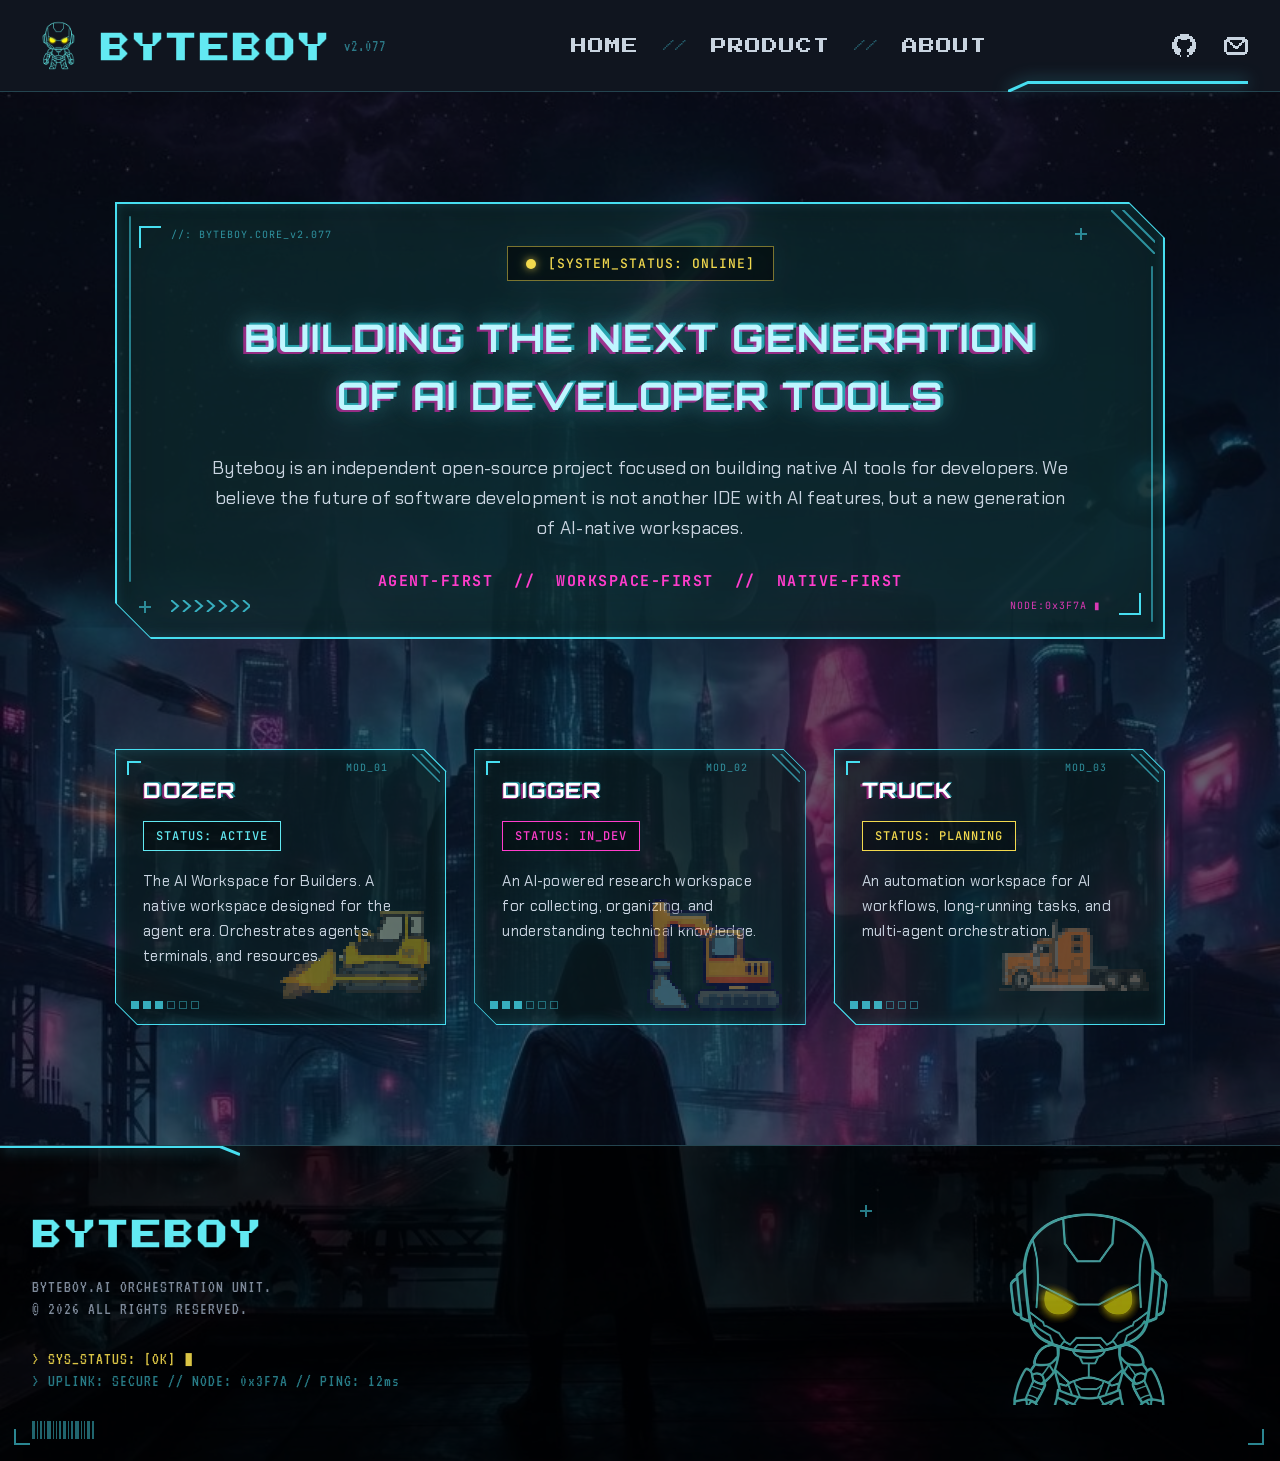
==== src/index.html @ 956eabe0 "byteboy landing page: cyberpunk pixel design, src/ + Pages workflow Co-Authored-By: Claude Fable 5 <" ====
<!DOCTYPE html>
<html lang="en">
<head>
  <meta charset="UTF-8">
  <meta name="viewport" content="width=device-width, initial-scale=1.0">
  <title>BYTEBOY — Building the next generation of AI developer tools</title>
  <meta name="description" content="Byteboy is an independent open-source project focused on building native AI tools for developers.">
  <link rel="icon" type="image/png" href="assets/favicon.png">
  <link rel="preconnect" href="https://fonts.googleapis.com">
  <link rel="preconnect" href="https://fonts.gstatic.com" crossorigin>
  <link href="https://fonts.googleapis.com/css2?family=Orbitron:wght@700&family=Chakra+Petch:wght@400&family=Press+Start+2P&family=VT323&family=JetBrains+Mono:wght@400;500;700&display=swap" rel="stylesheet">
  <link rel="stylesheet" href="css/style.css">
</head>
<body>

  <!-- ============ NAV ============ -->
  <header class="nav">
    <div class="nav__brand">
      <img class="nav__logo" src="assets/logo.png" alt="Byteboy logo">
      <img class="nav__wordmark" src="assets/wordmark.svg" alt="BYTEBOY">
      <span class="nav__version">v2.077</span>
    </div>

    <nav class="nav__links" id="navLinks">
      <a href="#home">HOME</a>
      <span class="nav__sep">//</span>
      <a href="#product">PRODUCT</a>
      <span class="nav__sep">//</span>
      <a href="#about">ABOUT</a>
      <div class="nav__menu-actions">
        <a href="https://github.com/" aria-label="GitHub" class="icon-link"></a>
        <a href="mailto:hello@byteboy.ai" aria-label="Email" class="icon-link"></a>
      </div>
    </nav>

    <div class="nav__actions">
      <a href="https://github.com/" aria-label="GitHub" class="icon-link">
        <!-- pixel github -->
        <svg class="pixel-icon" width="24" height="24" viewBox="0 0 16 16" aria-hidden="true"><rect x="5" width="6" height="1"/><rect x="3" y="1" width="10" height="1"/><rect x="2" y="2" width="12" height="1"/><rect x="1" y="3" width="3" height="1"/><rect x="6" y="3" width="4" height="1"/><rect x="12" y="3" width="3" height="1"/><rect x="1" y="4" width="3" height="1"/><rect x="12" y="4" width="3" height="1"/><rect y="5" width="3" height="1"/><rect x="13" y="5" width="3" height="1"/><rect y="6" width="3" height="1"/><rect x="13" y="6" width="3" height="1"/><rect y="7" width="3" height="1"/><rect x="13" y="7" width="3" height="1"/><rect y="8" width="4" height="1"/><rect x="12" y="8" width="4" height="1"/><rect y="9" width="5" height="1"/><rect x="11" y="9" width="5" height="1"/><rect x="1" y="10" width="5" height="1"/><rect x="10" y="10" width="5" height="1"/><rect x="1" y="11" width="5" height="1"/><rect x="10" y="11" width="5" height="1"/><rect x="2" y="12" width="3" height="1"/><rect x="11" y="12" width="3" height="1"/><rect x="3" y="13" width="2" height="1"/><rect x="11" y="13" width="2" height="1"/><rect x="5" y="14" width="1" height="1"/><rect x="10" y="14" width="1" height="1"/></svg>
      </a>
      <a href="mailto:hello@byteboy.ai" aria-label="Email" class="icon-link">
        <!-- pixel envelope, stepped corners -->
        <svg class="pixel-icon" width="24" height="24" viewBox="0 0 16 16" aria-hidden="true"><rect x="2" y="2" width="12" height="1"/><rect x="1" y="3" width="14" height="1"/><rect y="4" width="4" height="1"/><rect x="12" y="4" width="4" height="1"/><rect y="5" width="2" height="1"/><rect x="3" y="5" width="2" height="1"/><rect x="11" y="5" width="2" height="1"/><rect x="14" y="5" width="2" height="1"/><rect y="6" width="2" height="1"/><rect x="4" y="6" width="2" height="1"/><rect x="10" y="6" width="2" height="1"/><rect x="14" y="6" width="2" height="1"/><rect y="7" width="2" height="1"/><rect x="5" y="7" width="2" height="1"/><rect x="9" y="7" width="2" height="1"/><rect x="14" y="7" width="2" height="1"/><rect y="8" width="2" height="1"/><rect x="6" y="8" width="4" height="1"/><rect x="14" y="8" width="2" height="1"/><rect y="9" width="2" height="1"/><rect x="7" y="9" width="2" height="1"/><rect x="14" y="9" width="2" height="1"/><rect y="10" width="2" height="1"/><rect x="14" y="10" width="2" height="1"/><rect y="11" width="2" height="1"/><rect x="14" y="11" width="2" height="1"/><rect x="1" y="12" width="14" height="1"/><rect x="2" y="13" width="12" height="1"/></svg>
      </a>
    </div>

    <button class="nav__burger" id="navBurger" aria-label="Menu" aria-expanded="false">
      <span></span><span></span><span></span>
    </button>

    <svg class="nav__accent" width="240" height="11" viewBox="0 0 240 11" aria-hidden="true"><path d="M0 10.5 L20 1.5 L240 1.5" fill="none" stroke="#47DEF0" stroke-width="3"/></svg>
  </header>

  <!-- ============ BODY ============ -->
  <div class="page-body" id="home">

    <!-- HERO -->
    <section class="hero-wrap" id="about">
      <div class="panel panel--hero">
        <div class="panel__inner">
          <div class="badge">
            <span class="badge__dot"></span>
            <span class="badge__text">[SYSTEM_STATUS: ONLINE]</span>
          </div>
          <h1 class="hero__title">Building the next generation of AI developer tools</h1>
          <p class="hero__desc">Byteboy is an independent open-source project focused on building native AI tools for developers. We believe the future of software development is not another IDE with AI features, but a new generation of AI-native workspaces.</p>
          <p class="hero__tagline">AGENT-FIRST&nbsp;&nbsp;//&nbsp;&nbsp;WORKSPACE-FIRST&nbsp;&nbsp;//&nbsp;&nbsp;NATIVE-FIRST</p>

          <!-- HUD decorations -->
          <i class="br br--tl hero-br-tl" aria-hidden="true"></i>
          <i class="br br--br hero-br-br" aria-hidden="true"></i>
          <i class="cross hero-cross-bl" aria-hidden="true"></i>
          <i class="cross hero-cross-tr" aria-hidden="true"></i>
          <svg class="hero-chevrons" width="79" height="12" viewBox="0 0 79 12" aria-hidden="true"><path d="M0 0l7 6-7 6M12 0l7 6-7 6M24 0l7 6-7 6M36 0l7 6-7 6M48 0l7 6-7 6M60 0l7 6-7 6M72 0l7 6-7 6" fill="none" stroke="#47DEF0" stroke-opacity=".75" stroke-width="2"/></svg>
          <svg class="corner-accents hero-corner" width="44" height="44" viewBox="0 0 44 44" aria-hidden="true"><path d="M0 0l44 44M12 0l32 32" fill="none" stroke="#47DEF0" stroke-opacity=".6" stroke-width="2" stroke-linecap="round"/></svg>
          <span class="hud-label hero-label-core">//: BYTEBOY.CORE_v2.077</span>
          <span class="hud-label hud-label--pink hero-label-node">NODE:0x3F7A <span class="blink">▮</span></span>
          <i class="inner-line inner-line--left" aria-hidden="true"></i>
          <i class="inner-line inner-line--right" aria-hidden="true"></i>
        </div>
      </div>
    </section>

    <!-- CORE MODULES -->
    <section class="modules" id="product">

      <article class="panel panel--card">
        <div class="panel__inner card">
          <img class="card__art" src="assets/dozer.png" alt="">
          <h2 class="card__title">Dozer</h2>
          <div class="card__status" style="--status:#62e9f2">STATUS: ACTIVE</div>
          <p class="card__desc">The AI Workspace for Builders. A native workspace designed for the agent era. Orchestrates agents, terminals, and resources.</p>
          <i class="br br--tl card-br" aria-hidden="true"></i>
          <span class="hud-label card-mod">MOD_01</span>
          <svg class="corner-accents card-corner" width="28" height="28" viewBox="0 0 28 28" aria-hidden="true"><path d="M0 0l28 28M9 0l19 19" fill="none" stroke="#47DEF0" stroke-opacity=".6" stroke-width="1.5" stroke-linecap="round"/></svg>
          <div class="cells" aria-hidden="true"><i class="on"></i><i class="on"></i><i class="on"></i><i></i><i></i><i></i></div>
        </div>
      </article>

      <article class="panel panel--card">
        <div class="panel__inner card">
          <img class="card__art" src="assets/digger.png" alt="">
          <h2 class="card__title">Digger</h2>
          <div class="card__status" style="--status:#ff3dcc">STATUS: IN_DEV</div>
          <p class="card__desc">An AI-powered research workspace for collecting, organizing, and understanding technical knowledge.</p>
          <i class="br br--tl card-br" aria-hidden="true"></i>
          <span class="hud-label card-mod">MOD_02</span>
          <svg class="corner-accents card-corner" width="28" height="28" viewBox="0 0 28 28" aria-hidden="true"><path d="M0 0l28 28M9 0l19 19" fill="none" stroke="#47DEF0" stroke-opacity=".6" stroke-width="1.5" stroke-linecap="round"/></svg>
          <div class="cells" aria-hidden="true"><i class="on"></i><i class="on"></i><i class="on"></i><i></i><i></i><i></i></div>
        </div>
      </article>

      <article class="panel panel--card">
        <div class="panel__inner card">
          <img class="card__art" src="assets/truck.png" alt="">
          <h2 class="card__title">Truck</h2>
          <div class="card__status" style="--status:#f2d94e">STATUS: PLANNING</div>
          <p class="card__desc">An automation workspace for AI workflows, long-running tasks, and multi-agent orchestration.</p>
          <i class="br br--tl card-br" aria-hidden="true"></i>
          <span class="hud-label card-mod">MOD_03</span>
          <svg class="corner-accents card-corner" width="28" height="28" viewBox="0 0 28 28" aria-hidden="true"><path d="M0 0l28 28M9 0l19 19" fill="none" stroke="#47DEF0" stroke-opacity=".6" stroke-width="1.5" stroke-linecap="round"/></svg>
          <div class="cells" aria-hidden="true"><i class="on"></i><i class="on"></i><i class="on"></i><i></i><i></i><i></i></div>
        </div>
      </article>

    </section>
  </div>

  <!-- ============ FOOTER ============ -->
  <footer class="footer">
    <div class="footer__brand">
      <img class="footer__wordmark" src="assets/wordmark.svg" alt="BYTEBOY">
      <p class="footer__copy">BYTEBOY.AI ORCHESTRATION UNIT.<br>© 2026 ALL RIGHTS RESERVED.</p>
      <div class="footer__log">
        <p class="log--yellow">&gt; SYS_STATUS: [OK] <span class="blink">▮</span></p>
        <p class="log--cyan">&gt; UPLINK: SECURE // NODE: 0x3F7A // PING: 12ms</p>
      </div>
    </div>

    <div class="footer__bust"><img src="assets/logo.png" alt=""></div>

    <svg class="footer__accent" width="240" height="11" viewBox="0 0 240 11" aria-hidden="true"><path d="M0 1.5 L220 1.5 L240 9.5" fill="none" stroke="#47DEF0" stroke-width="3"/></svg>
    <svg class="footer__barcode" width="62" height="18" viewBox="0 0 62 18" aria-hidden="true" fill="#47DEF0" fill-opacity=".45"><rect width="3" height="18"/><rect x="5" width="1" height="18"/><rect x="8" width="2" height="18"/><rect x="12" width="1" height="18"/><rect x="15" width="4" height="18"/><rect x="21" width="1" height="18"/><rect x="24" width="1" height="18"/><rect x="27" width="2" height="18"/><rect x="31" width="3" height="18"/><rect x="36" width="1" height="18"/><rect x="39" width="2" height="18"/><rect x="43" width="4" height="18"/><rect x="49" width="1" height="18"/><rect x="52" width="1" height="18"/><rect x="55" width="3" height="18"/><rect x="60" width="2" height="18"/></svg>
    <i class="br br--bl footer-br-bl" aria-hidden="true"></i>
    <i class="br br--br footer-br-br" aria-hidden="true"></i>
    <i class="cross footer-cross" aria-hidden="true"></i>
  </footer>

  <script src="js/main.js"></script>
</body>
</html>
---- src/css/style.css ----
/* ============================================================
   BYTEBOY — cyberpunk pixel landing page
   ============================================================ */

:root {
  --bg: #0a0e16;
  --surface: #10151f;
  --border-teal: #24444f;
  --cyan: #62e9f2;
  --hud: #47def0;            /* HUD decoration cyan */
  --cyan-bright: #bff6ff;
  --pink: #ff3dcc;
  --yellow: #f2d94e;
  --text: #c9d4e0;
  --text-muted: #7e8a9a;

  --font-display: "Orbitron", sans-serif;
  --font-body: "Chakra Petch", sans-serif;
  --font-pixel: "Press Start 2P", monospace;
  --font-term: "VT323", monospace;
  --font-mono: "JetBrains Mono", monospace;
}

* { margin: 0; padding: 0; box-sizing: border-box; }

html { scroll-behavior: smooth; }

body {
  background: var(--bg);
  color: var(--text);
  font-family: var(--font-body);
  min-height: 100vh;
}

img.pixelated, .card__art, .nav__burger { image-rendering: pixelated; }

/* ---------- shared HUD atoms ---------- */

.pixel-icon { fill: var(--text); shape-rendering: crispEdges; display: block; transition: fill .2s; }
.icon-link:hover .pixel-icon { fill: var(--cyan); }

/* L-shaped corner brackets */
.br { position: absolute; width: 22px; height: 22px; pointer-events: none; }
.br--tl { border-top: 2px solid var(--hud); border-left: 2px solid var(--hud); }
.br--br { border-bottom: 2px solid var(--hud); border-right: 2px solid var(--hud); }
.br--bl { border-bottom: 2px solid var(--hud); border-left: 2px solid var(--hud); opacity: .6; width: 16px; height: 16px; }

/* + crosshair */
.cross { position: absolute; width: 12px; height: 12px; pointer-events: none; opacity: .55;
  background:
    linear-gradient(var(--hud), var(--hud)) 50% 0 / 2px 100% no-repeat,
    linear-gradient(var(--hud), var(--hud)) 0 50% / 100% 2px no-repeat; }

/* tiny mono labels */
.hud-label { position: absolute; font-family: var(--font-mono); font-size: 10px; letter-spacing: 1px;
  color: rgba(71, 222, 240, .6); pointer-events: none; white-space: nowrap; }
.hud-label--pink { color: var(--pink); opacity: .85; }

.blink { animation: blink 1.1s steps(2) infinite; }
@keyframes blink { 50% { opacity: 0; } }

@media (prefers-reduced-motion: reduce) {
  .blink, .badge__dot { animation: none !important; }
}

/* ---------- chamfered neon panel ----------
   .panel clips the chamfered shape and paints the translucent black
   fill; the cyan rim is drawn by pseudo-elements (a clipped border
   rect + two rotated diagonal segments at the cut corners), so the
   fill stays see-through to the page background. */

.panel { --c: 36px; --bw: 2px; --diag: calc(var(--c) * 1.4142 + 3px);
  position: relative;
  clip-path: polygon(0 0, calc(100% - var(--c)) 0, 100% var(--c), 100% 100%, var(--c) 100%, 0 calc(100% - var(--c)));
  background: rgba(0, 0, 0, .6);
  box-shadow: inset 0 0 14px rgba(71, 222, 240, .28);
  filter: drop-shadow(0 0 10px rgba(71, 222, 240, .45)) drop-shadow(0 0 36px rgba(71, 222, 240, .18));
}
/* rim: 4 straight sides (corners trimmed by the panel clip) */
.panel::before { content: ""; position: absolute; inset: 0; pointer-events: none;
  border: var(--bw) solid var(--hud); }
/* rim: top-right diagonal */
.panel::after { content: ""; position: absolute; pointer-events: none;
  top: calc(var(--c) / 2 - var(--bw) / 2); right: calc(var(--c) * -0.2071 - 1.5px);
  width: var(--diag); height: var(--bw); background: var(--hud);
  transform: rotate(45deg); }
.panel__inner { position: relative; height: 100%; }
/* rim: bottom-left diagonal */
.panel__inner::before { content: ""; position: absolute; pointer-events: none;
  bottom: calc(var(--c) / 2 - var(--bw) / 2); left: calc(var(--c) * -0.2071 - 1.5px);
  width: var(--diag); height: var(--bw); background: var(--hud);
  transform: rotate(45deg); }
.panel--card { --c: 22px; --bw: 1.5px;
  filter: drop-shadow(0 0 8px rgba(71, 222, 240, .35)); }

/* ============ NAV ============ */

.nav { position: relative; display: flex; align-items: center; justify-content: space-between;
  height: 92px; padding: 0 32px;
  background: var(--surface); border-bottom: 1px solid var(--border-teal); }

.nav__brand { display: flex; align-items: center; gap: 16px; }
.nav__logo { width: 52px; height: 52px; border-radius: 8px; }
.nav__wordmark { width: 228px; height: 30px; }
.nav__version { font-family: var(--font-term); font-size: 16px; letter-spacing: 1px;
  color: rgba(71, 222, 240, .5); }

.nav__links { display: flex; align-items: center; gap: 24px; font-family: var(--font-pixel); }
.nav__links a { color: var(--text); text-decoration: none; font-size: 16px; letter-spacing: 1px;
  transition: color .2s, text-shadow .2s; }
.nav__links a:hover { color: var(--cyan); text-shadow: 0 0 12px rgba(98, 233, 242, .7); }
.nav__sep { color: rgba(71, 222, 240, .35); font-size: 12px; }
.nav__menu-actions { display: none; }

.nav__actions { display: flex; align-items: center; gap: 28px; }

.nav__burger { display: none; background: none; border: none; cursor: pointer; padding: 4px;
  flex-direction: column; gap: 5px; }
.nav__burger span { display: block; width: 22px; height: 3px; background: var(--text); }

.nav__accent { position: absolute; right: 32px; bottom: -1px;
  filter: drop-shadow(0 0 8px rgba(71, 222, 240, .6)); }

/* ============ PAGE BODY ============ */

.page-body { position: relative; display: flex; flex-direction: column; align-items: center;
  gap: 110px; padding: 110px 115px 120px; overflow: hidden; }
.page-body::before { content: ""; position: absolute; inset: 0; z-index: -1;
  background: url("../assets/bg-desktop.jpg") center / cover no-repeat; }
.page-body::after { content: ""; position: absolute; inset: 0; z-index: -1;
  background: rgba(7, 11, 18, .62); }
.page-body > * { position: relative; }

/* ============ HERO ============ */

.hero-wrap { width: 100%; max-width: 1210px; }

.panel--hero .panel__inner { display: flex; flex-direction: column; align-items: center;
  gap: 28px; padding: 44px 96px 48px; }

.badge { display: flex; align-items: center; gap: 12px; padding: 8px 18px;
  background: rgba(0, 0, 0, .55); border: 1px solid rgba(242, 217, 77, .5); }
.badge__dot { width: 10px; height: 10px; border-radius: 50%; background: var(--yellow);
  box-shadow: 0 0 8px rgba(242, 217, 77, .8); animation: pulse 2s ease-in-out infinite; }
@keyframes pulse { 50% { box-shadow: 0 0 14px rgba(242, 217, 77, 1); } }
.badge__text { font-family: var(--font-mono); font-weight: 500; font-size: 13px;
  letter-spacing: 1px; color: var(--yellow); }

.hero__title { font-family: var(--font-display); font-weight: 700; font-size: 38px;
  line-height: 58px; letter-spacing: 2px; text-transform: uppercase; text-align: center;
  max-width: 880px; color: var(--cyan-bright);
  text-shadow: -3px 2px 0 rgba(255, 38, 191, .55), 3px -2px 0 rgba(51, 242, 255, .55),
    0 0 26px rgba(115, 229, 255, .4); }

.hero__desc { font-size: 18px; line-height: 30px; letter-spacing: .3px; text-align: center;
  max-width: 980px; }

.hero__tagline { font-family: var(--font-mono); font-weight: 700; font-size: 15px;
  letter-spacing: 1.5px; color: var(--pink); text-align: center; }

/* hero HUD placement */
.hero-br-tl { top: 24px; left: 24px; }
.hero-br-br { bottom: 24px; right: 24px; }
.hero-cross-bl { bottom: 26px; left: 24px; }
.hero-cross-tr { top: 26px; right: 78px; }
.hero-chevrons { position: absolute; bottom: 27px; left: 56px; }
.hero-corner { position: absolute; top: 8px; right: 10px; }
.hero-label-core { top: 26px; left: 56px; }
.hero-label-node { bottom: 27px; right: 64px; }
.inner-line { position: absolute; width: 2px; border-radius: 1px;
  background: rgba(71, 222, 240, .5); pointer-events: none; }
.inner-line--left { left: 14px; top: 14px; bottom: 57px; }
.inner-line--right { right: 12px; top: 64px; bottom: 17px; }

/* ============ CORE MODULES ============ */

.modules { display: flex; gap: 28px; width: 100%; max-width: 1210px; align-items: stretch; }
.modules .panel--card { flex: 1 0 0; min-width: 0; }

.card { display: flex; flex-direction: column; align-items: flex-start; gap: 18px;
  padding: 28px 28px 56px; }

.card__art { position: absolute; right: 16px; bottom: 14px; width: 150px; height: 112px;
  object-fit: contain; opacity: .42; pointer-events: none; }

.card__title { font-family: var(--font-display); font-weight: 700; font-size: 21px;
  letter-spacing: 1.5px; text-transform: uppercase; color: #fff;
  text-shadow: -1.5px 1px 0 rgba(255, 38, 191, .5), 1.5px -1px 0 rgba(51, 242, 255, .5); }

.card__status { font-family: var(--font-mono); font-weight: 500; font-size: 12px;
  letter-spacing: 1px; padding: 6px 12px; color: var(--status, var(--cyan));
  border: 1px solid var(--status, var(--cyan)); background: rgba(0, 0, 0, .4); }

.card__desc { font-size: 15px; line-height: 25px; letter-spacing: .3px; }

.card-br { width: 14px; height: 14px; top: 12px; left: 12px; }
.card-mod { top: 12px; right: 58px; }
.card-corner { position: absolute; top: 5px; right: 6px; }

.cells { position: absolute; left: 16px; bottom: 16px; display: flex; gap: 4px; }
.cells i { width: 8px; height: 8px; border: 1px solid rgba(71, 222, 240, .4); }
.cells i.on { background: rgba(71, 222, 240, .75); border-color: transparent; }

/* ============ FOOTER ============ */

.footer { position: relative; display: flex; align-items: center; justify-content: space-between;
  padding: 56px 64px 56px 32px; border-top: 1px solid var(--border-teal); overflow: hidden; }
.footer::before { content: ""; position: absolute; inset: 0; z-index: 0;
  background: url("../assets/bg-desktop.jpg") center bottom / cover no-repeat; }
.footer::after { content: ""; position: absolute; inset: 0; z-index: 0;
  background: rgba(0, 0, 0, .85); }
.footer__brand, .footer__bust { position: relative; z-index: 1; }
.footer .br, .footer .cross, .footer__accent, .footer__barcode { z-index: 1; }

.footer__brand { display: flex; flex-direction: column; gap: 28px; }
.footer__wordmark { width: 228px; height: 30px; }
.footer__copy { font-family: var(--font-term); font-size: 17px; line-height: 22px;
  letter-spacing: 1px; color: var(--text-muted); }
.footer__log { display: flex; flex-direction: column; gap: 4px;
  font-family: var(--font-term); font-size: 17px; letter-spacing: 1px; }
.log--yellow { color: rgba(242, 217, 77, .9); }
.log--cyan { color: rgba(71, 222, 240, .55); }

.footer__bust { width: 260px; height: 203px; overflow: hidden; opacity: .6; }
.footer__bust img { width: 100%; display: block; }

.footer__accent { position: absolute; left: 0; top: -1px;
  filter: drop-shadow(0 0 8px rgba(71, 222, 240, .6)); }
.footer__barcode { position: absolute; left: 32px; bottom: 22px; }
.footer-br-bl { left: 14px; bottom: 16px; }
.footer-br-br { right: 16px; bottom: 16px; width: 16px; height: 16px; opacity: .6; }
.footer-cross { right: 408px; top: 59px; }

/* ============================================================
   MOBILE  (≤ 768px)
   ============================================================ */

@media (max-width: 768px) {

  /* --- nav --- */
  .nav { height: 60px; padding: 0 16px; }
  .nav__logo { width: 34px; height: 34px; border-radius: 5px; }
  .nav__wordmark { width: 129px; height: 17px; }
  .nav__version { display: none; }
  .nav__actions { display: none; }
  .nav__accent { display: none; }
  .nav__burger { display: flex; }

  .nav__links { display: none; position: absolute; top: 60px; left: 0; right: 0; z-index: 50;
    flex-direction: column; gap: 20px; padding: 28px 16px;
    background: rgba(10, 14, 22, .97); border-bottom: 1px solid var(--border-teal); }
  .nav__links.open { display: flex; }
  .nav__links a { font-size: 13px; }
  .nav__sep { display: none; }
  .nav__menu-actions { display: flex; gap: 28px; margin-top: 4px; }
  .nav__menu-actions .icon-link::before { content: "GITHUB"; font-family: var(--font-term);
    color: rgba(71, 222, 240, .7); font-size: 16px; letter-spacing: 1px; }
  .nav__menu-actions .icon-link:last-child::before { content: "EMAIL"; }
  .nav__menu-actions .icon-link { text-decoration: none; }

  /* --- body / hero --- */
  .page-body { gap: 48px; padding: 72px 16px 56px; }
  .page-body::before { background-image: url("../assets/bg-mobile.jpg"); }

  .panel--hero { --c: 20px; --bw: 1.5px; }
  .panel--hero .panel__inner { gap: 18px; padding: 32px 22px 36px; }

  .badge { gap: 8px; padding: 6px 12px; }
  .badge__dot { width: 8px; height: 8px; }
  .badge__text { font-size: 11px; letter-spacing: .5px; }

  .hero__title { font-size: 21px; line-height: 34px; letter-spacing: 1px;
    text-shadow: -2px 1px 0 rgba(255, 38, 191, .55), 2px -1px 0 rgba(51, 242, 255, .55),
      0 0 18px rgba(115, 229, 255, .4); }
  .hero__desc { font-size: 14px; line-height: 24px; }
  .hero__tagline { font-size: 11px; line-height: 18px; letter-spacing: 1px; }

  .hero-br-tl { top: 10px; left: 10px; width: 14px; height: 14px; }
  .hero-br-br { bottom: 10px; right: 10px; width: 14px; height: 14px; }
  .hero-cross-bl, .hero-cross-tr, .hero-label-core, .hero-label-node,
  .inner-line--left, .inner-line--right { display: none; }
  .hero-chevrons { left: 14px; bottom: 11px; width: 49px; height: 9px; }
  .hero-corner { top: 4px; right: 8px; width: 24px; height: 24px; }

  /* --- modules --- */
  .modules { flex-direction: column; gap: 20px; }

  /* --- footer --- */
  .footer { flex-direction: column; align-items: flex-start; gap: 14px;
    padding: 32px 20px 28px; }
  .footer::before { background: url("../assets/footer-reflection.jpg") center / cover no-repeat; }
  .footer::after { display: none; }

  .footer__brand { gap: 14px; }
  .footer__wordmark { width: 152px; height: 20px; }
  .footer__copy, .footer__log { font-size: 14px; }

  .footer__bust { position: absolute; right: 8px; bottom: 0; width: 132px; height: 103px;
    opacity: .7; }

  .footer__accent { width: 132px; }
  .footer__barcode { left: 20px; bottom: 10px; width: 44px; height: 13px; }
  .footer-cross { display: none; }
  .footer-br-br { display: none; }
  .footer-br-bl { display: none; }
}
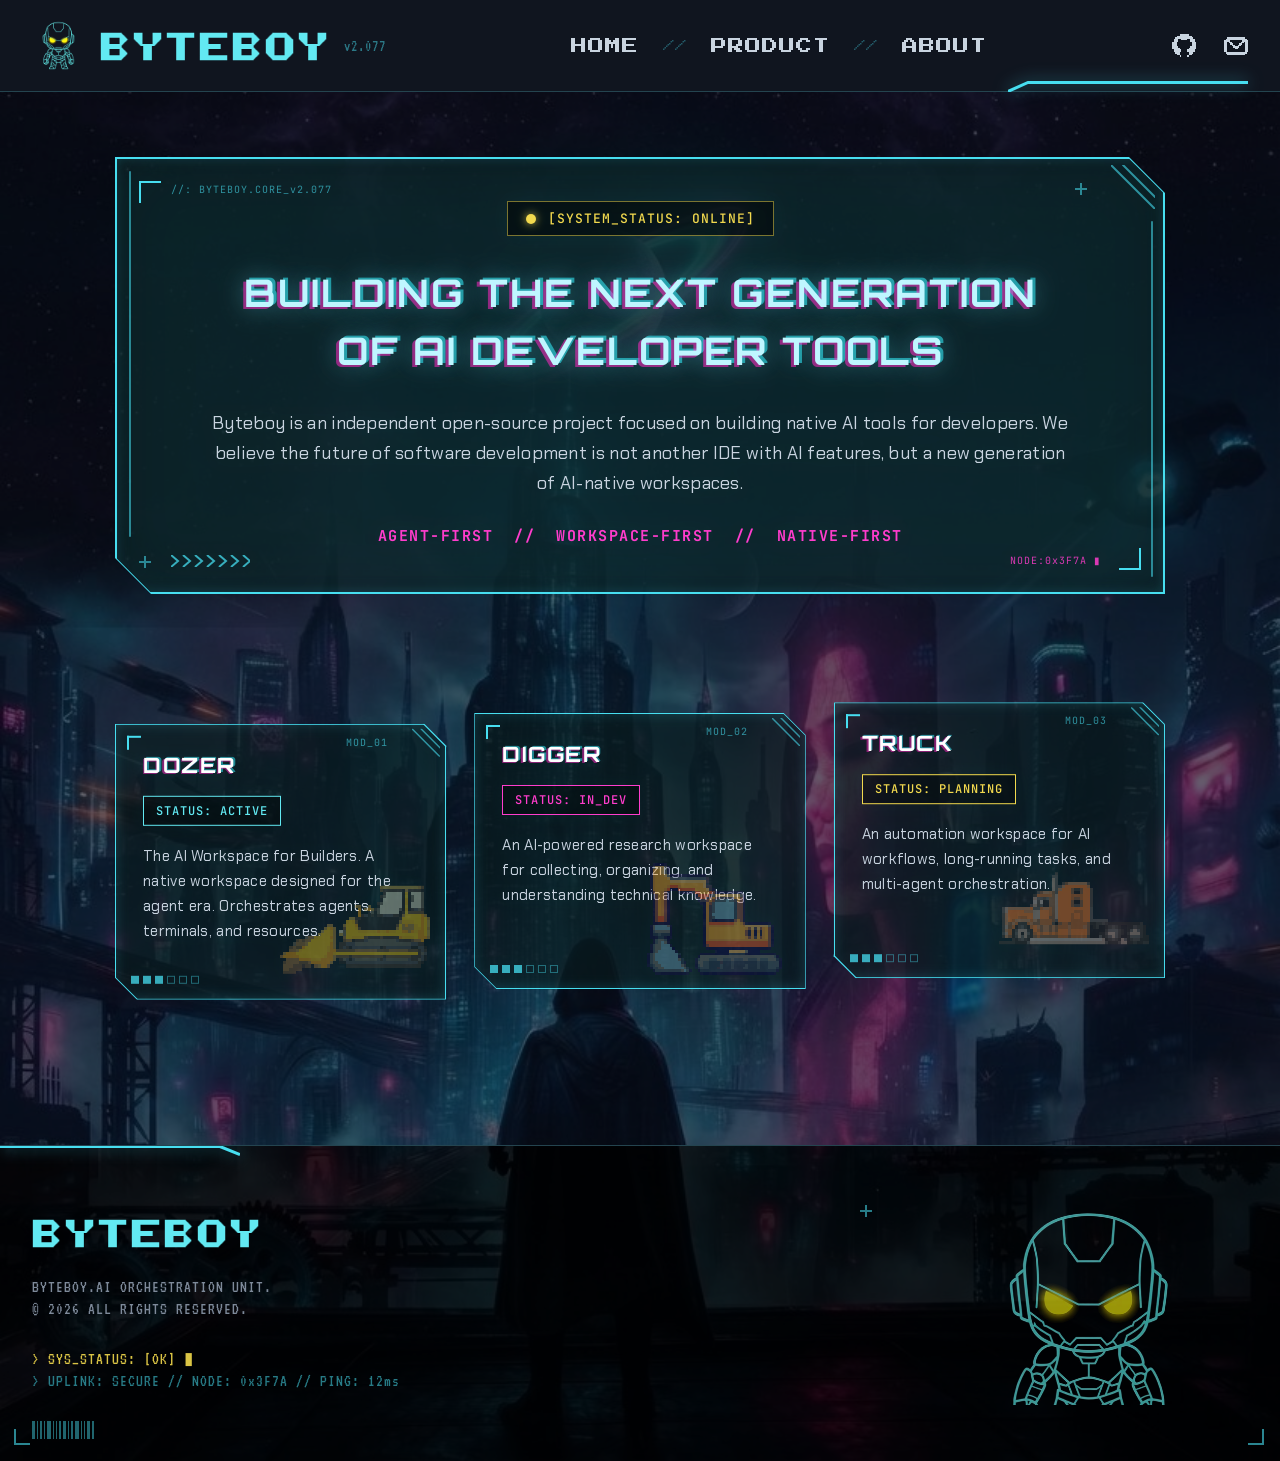
==== commit 845d458b: "Add site motion effects: panel hover HUD, scroll lag, badge blink, wordmark shine - Panels turn HUD " ====
--- a/src/index.html
+++ b/src/index.html
@@ -17,7 +17,9 @@
   <header class="nav">
     <div class="nav__brand">
       <img class="nav__logo" src="assets/logo.png" alt="Byteboy logo">
-      <img class="nav__wordmark" src="assets/wordmark.svg" alt="BYTEBOY">
+      <span class="nav__wordmark-wrap">
+        <img class="nav__wordmark" src="assets/wordmark.svg" alt="BYTEBOY">
+      </span>
       <span class="nav__version">v2.077</span>
     </div>
 
@@ -28,17 +30,17 @@
       <span class="nav__sep">//</span>
       <a href="#about">ABOUT</a>
       <div class="nav__menu-actions">
-        <a href="https://github.com/" aria-label="GitHub" class="icon-link"></a>
-        <a href="mailto:hello@byteboy.ai" aria-label="Email" class="icon-link"></a>
+        <a href="https://github.com/byteboyai" aria-label="GitHub" class="icon-link"></a>
+        <a href="mailto:chris@byteboy.ai" aria-label="Email" class="icon-link"></a>
       </div>
     </nav>
 
     <div class="nav__actions">
-      <a href="https://github.com/" aria-label="GitHub" class="icon-link">
+      <a href="https://github.com/byteboyai" aria-label="GitHub" class="icon-link">
         <!-- pixel github -->
         <svg class="pixel-icon" width="24" height="24" viewBox="0 0 16 16" aria-hidden="true"><rect x="5" width="6" height="1"/><rect x="3" y="1" width="10" height="1"/><rect x="2" y="2" width="12" height="1"/><rect x="1" y="3" width="3" height="1"/><rect x="6" y="3" width="4" height="1"/><rect x="12" y="3" width="3" height="1"/><rect x="1" y="4" width="3" height="1"/><rect x="12" y="4" width="3" height="1"/><rect y="5" width="3" height="1"/><rect x="13" y="5" width="3" height="1"/><rect y="6" width="3" height="1"/><rect x="13" y="6" width="3" height="1"/><rect y="7" width="3" height="1"/><rect x="13" y="7" width="3" height="1"/><rect y="8" width="4" height="1"/><rect x="12" y="8" width="4" height="1"/><rect y="9" width="5" height="1"/><rect x="11" y="9" width="5" height="1"/><rect x="1" y="10" width="5" height="1"/><rect x="10" y="10" width="5" height="1"/><rect x="1" y="11" width="5" height="1"/><rect x="10" y="11" width="5" height="1"/><rect x="2" y="12" width="3" height="1"/><rect x="11" y="12" width="3" height="1"/><rect x="3" y="13" width="2" height="1"/><rect x="11" y="13" width="2" height="1"/><rect x="5" y="14" width="1" height="1"/><rect x="10" y="14" width="1" height="1"/></svg>
       </a>
-      <a href="mailto:hello@byteboy.ai" aria-label="Email" class="icon-link">
+      <a href="mailto:chris@byteboy.ai" aria-label="Email" class="icon-link">
         <!-- pixel envelope, stepped corners -->
         <svg class="pixel-icon" width="24" height="24" viewBox="0 0 16 16" aria-hidden="true"><rect x="2" y="2" width="12" height="1"/><rect x="1" y="3" width="14" height="1"/><rect y="4" width="4" height="1"/><rect x="12" y="4" width="4" height="1"/><rect y="5" width="2" height="1"/><rect x="3" y="5" width="2" height="1"/><rect x="11" y="5" width="2" height="1"/><rect x="14" y="5" width="2" height="1"/><rect y="6" width="2" height="1"/><rect x="4" y="6" width="2" height="1"/><rect x="10" y="6" width="2" height="1"/><rect x="14" y="6" width="2" height="1"/><rect y="7" width="2" height="1"/><rect x="5" y="7" width="2" height="1"/><rect x="9" y="7" width="2" height="1"/><rect x="14" y="7" width="2" height="1"/><rect y="8" width="2" height="1"/><rect x="6" y="8" width="4" height="1"/><rect x="14" y="8" width="2" height="1"/><rect y="9" width="2" height="1"/><rect x="7" y="9" width="2" height="1"/><rect x="14" y="9" width="2" height="1"/><rect y="10" width="2" height="1"/><rect x="14" y="10" width="2" height="1"/><rect y="11" width="2" height="1"/><rect x="14" y="11" width="2" height="1"/><rect x="1" y="12" width="14" height="1"/><rect x="2" y="13" width="12" height="1"/></svg>
       </a>
@@ -57,6 +59,7 @@
     <!-- HERO -->
     <section class="hero-wrap" id="about">
       <div class="panel panel--hero">
+        <i class="spin-light" aria-hidden="true"></i>
         <div class="panel__inner">
           <div class="badge">
             <span class="badge__dot"></span>
@@ -85,6 +88,7 @@
     <section class="modules" id="product">
 
       <article class="panel panel--card">
+        <i class="spin-light" aria-hidden="true"></i>
         <div class="panel__inner card">
           <img class="card__art" src="assets/dozer.png" alt="">
           <h2 class="card__title">Dozer</h2>
@@ -98,6 +102,7 @@
       </article>
 
       <article class="panel panel--card">
+        <i class="spin-light" aria-hidden="true"></i>
         <div class="panel__inner card">
           <img class="card__art" src="assets/digger.png" alt="">
           <h2 class="card__title">Digger</h2>
@@ -111,6 +116,7 @@
       </article>
 
       <article class="panel panel--card">
+        <i class="spin-light" aria-hidden="true"></i>
         <div class="panel__inner card">
           <img class="card__art" src="assets/truck.png" alt="">
           <h2 class="card__title">Truck</h2>
--- a/src/css/style.css
+++ b/src/css/style.css
@@ -60,7 +60,7 @@
 @keyframes blink { 50% { opacity: 0; } }
 
 @media (prefers-reduced-motion: reduce) {
-  .blink, .badge__dot { animation: none !important; }
+  .blink, .badge__dot, .nav__wordmark-wrap:hover::after { animation: none !important; }
 }
 
 /* ---------- chamfered neon panel ----------
@@ -93,6 +93,54 @@
 .panel--card { --c: 22px; --bw: 1.5px;
   filter: drop-shadow(0 0 8px rgba(71, 222, 240, .35)); }
 
+/* ---------- hover: HUD turns yellow + light orbits clockwise ---------- */
+
+@property --spin-a {
+  syntax: "<angle>";
+  initial-value: 0deg;
+  inherits: false;
+}
+
+.panel { --hud-c: var(--hud); }
+.panel:hover { --hud-c: var(--yellow); }
+
+/* yellow running light orbiting the rim (clipped to the chamfer shape) */
+.spin-light { position: absolute; inset: 0; pointer-events: none; opacity: 0;
+  transition: opacity .35s; z-index: 2;
+  padding: calc(var(--bw) + 2.5px);
+  background: conic-gradient(from var(--spin-a),
+    transparent 0deg, transparent 265deg,
+    rgba(242, 217, 77, .18) 295deg, #f2d94e 340deg, #fff3b0 355deg, transparent 360deg);
+  -webkit-mask: linear-gradient(#fff 0 0) content-box, linear-gradient(#fff 0 0);
+  -webkit-mask-composite: xor;
+  mask: linear-gradient(#fff 0 0) content-box exclude, linear-gradient(#fff 0 0);
+}
+.panel:hover .spin-light { opacity: 1; animation: spin-light 2.4s linear infinite; }
+@keyframes spin-light { to { --spin-a: 360deg; } }
+
+/* HUD elements pick up the hover color */
+.panel .br { border-color: var(--hud-c); transition: border-color .3s, filter .3s; }
+.panel .cross { transition: filter .3s; }
+.panel:hover .cross { background:
+  linear-gradient(var(--yellow), var(--yellow)) 50% 0 / 2px 100% no-repeat,
+  linear-gradient(var(--yellow), var(--yellow)) 0 50% / 100% 2px no-repeat; }
+.panel .inner-line { background: var(--hud-c); opacity: .55; transition: background-color .3s; }
+.panel .corner-accents path,
+.panel .hero-chevrons path { stroke: var(--hud-c); transition: stroke .3s; }
+.panel .hud-label { transition: color .3s; }
+.panel:hover .hud-label:not(.hud-label--pink) { color: rgba(242, 217, 77, .85); }
+.panel .cells i { transition: border-color .3s, background-color .3s; }
+.panel:hover .cells i { border-color: rgba(242, 217, 77, .5); }
+.panel:hover .cells i.on { background: rgba(242, 217, 77, .8); border-color: transparent; }
+.panel:hover .br,
+.panel:hover .cross,
+.panel:hover .corner-accents,
+.panel:hover .hero-chevrons { filter: drop-shadow(0 0 4px rgba(242, 217, 77, .7)); }
+
+@media (prefers-reduced-motion: reduce) {
+  .panel:hover .spin-light { animation: none; }
+}
+
 /* ============ NAV ============ */
 
 .nav { position: relative; display: flex; align-items: center; justify-content: space-between;
@@ -101,7 +149,23 @@
 
 .nav__brand { display: flex; align-items: center; gap: 16px; }
 .nav__logo { width: 52px; height: 52px; border-radius: 8px; }
-.nav__wordmark { width: 228px; height: 30px; }
+.nav__wordmark { width: 228px; height: 30px; display: block; }
+
+/* yellow light sweep across the wordmark letterforms on hover */
+.nav__wordmark-wrap { position: relative; display: inline-flex; }
+.nav__wordmark-wrap::after { content: ""; position: absolute; inset: 0; pointer-events: none;
+  background-image: linear-gradient(105deg,
+    transparent 38%, rgba(242, 217, 77, .55) 46%, rgba(255, 245, 200, .95) 50%,
+    rgba(242, 217, 77, .55) 54%, transparent 62%);
+  background-size: 300% 100%; background-repeat: no-repeat;
+  -webkit-mask: url("../assets/wordmark.svg") center / 100% 100% no-repeat;
+  mask: url("../assets/wordmark.svg") center / 100% 100% no-repeat;
+  opacity: 0; }
+.nav__wordmark-wrap:hover::after { animation: wordmark-shine .7s ease-out; }
+@keyframes wordmark-shine {
+  from { opacity: 1; background-position: 100% 0; }
+  to   { opacity: 1; background-position: 0% 0; }
+}
 .nav__version { font-family: var(--font-term); font-size: 16px; letter-spacing: 1px;
   color: rgba(71, 222, 240, .5); }
 
@@ -141,8 +205,8 @@
 .badge { display: flex; align-items: center; gap: 12px; padding: 8px 18px;
   background: rgba(0, 0, 0, .55); border: 1px solid rgba(242, 217, 77, .5); }
 .badge__dot { width: 10px; height: 10px; border-radius: 50%; background: var(--yellow);
-  box-shadow: 0 0 8px rgba(242, 217, 77, .8); animation: pulse 2s ease-in-out infinite; }
-@keyframes pulse { 50% { box-shadow: 0 0 14px rgba(242, 217, 77, 1); } }
+  box-shadow: 0 0 8px rgba(242, 217, 77, .8); animation: dot-blink 1.1s steps(1) infinite; }
+@keyframes dot-blink { 50% { opacity: .12; box-shadow: 0 0 2px rgba(242, 217, 77, .2); } }
 .badge__text { font-family: var(--font-mono); font-weight: 500; font-size: 13px;
   letter-spacing: 1px; color: var(--yellow); }
 
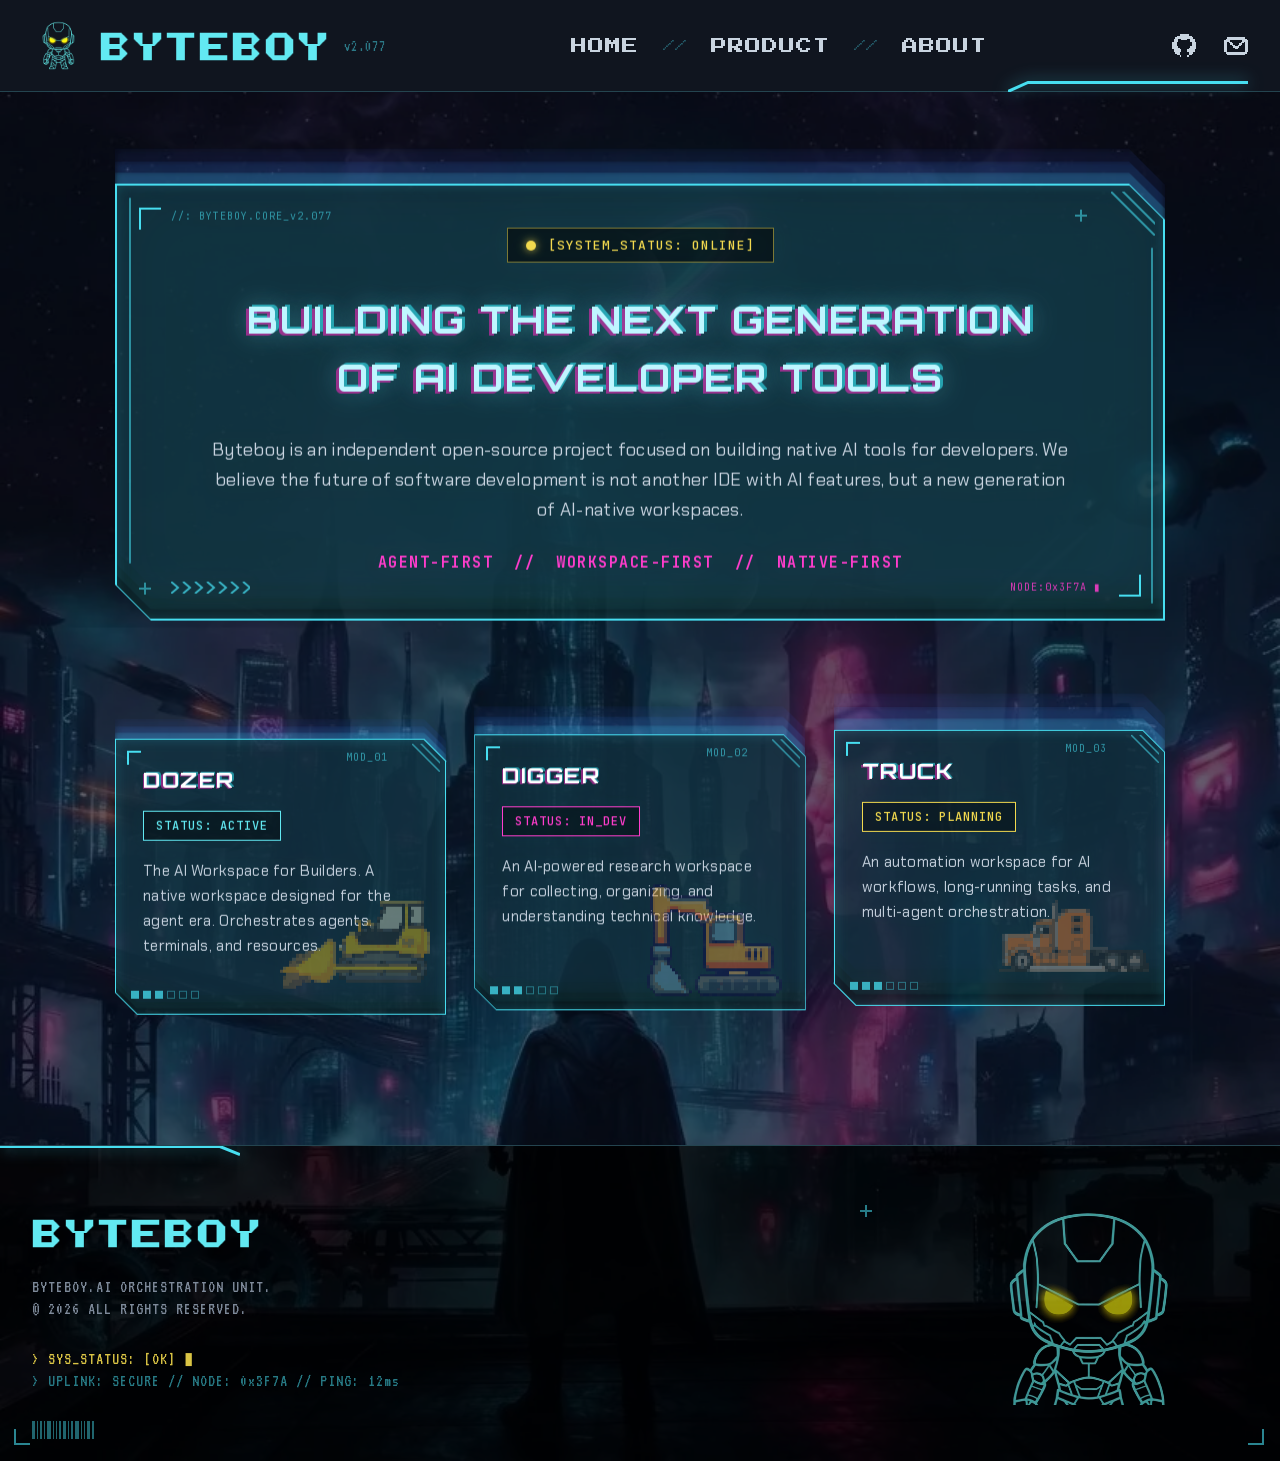
==== commit cf9065b4: "Optimize page load: self-host fonts, WebP images, refactor CSS/HTML - Self-host Google Fonts latin s" ====
--- a/src/index.html
+++ b/src/index.html
@@ -5,29 +5,47 @@
   <meta name="viewport" content="width=device-width, initial-scale=1.0">
   <title>BYTEBOY — Building the next generation of AI developer tools</title>
   <meta name="description" content="Byteboy is an independent open-source project focused on building native AI tools for developers.">
+  <meta name="theme-color" content="#0a0e16">
+
+  <meta property="og:type" content="website">
+  <meta property="og:url" content="https://byteboy.ai/">
+  <meta property="og:title" content="BYTEBOY — Building the next generation of AI developer tools">
+  <meta property="og:description" content="Byteboy is an independent open-source project focused on building native AI tools for developers.">
+  <meta property="og:image" content="https://byteboy.ai/assets/og.jpg">
+  <meta name="twitter:card" content="summary_large_image">
+
   <link rel="icon" type="image/png" href="assets/favicon.png">
-  <link rel="preconnect" href="https://fonts.googleapis.com">
-  <link rel="preconnect" href="https://fonts.gstatic.com" crossorigin>
-  <link href="https://fonts.googleapis.com/css2?family=Orbitron:wght@700&family=Chakra+Petch:wght@400&family=Press+Start+2P&family=VT323&family=JetBrains+Mono:wght@400;500;700&display=swap" rel="stylesheet">
+  <link rel="preload" as="font" type="font/woff2" href="assets/fonts/orbitron-latin.woff2" crossorigin>
+  <link rel="preload" as="font" type="font/woff2" href="assets/fonts/chakra-petch-latin.woff2" crossorigin>
+  <link rel="preload" as="font" type="font/woff2" href="assets/fonts/jetbrains-mono-latin.woff2" crossorigin>
+  <link rel="preload" as="font" type="font/woff2" href="assets/fonts/press-start-2p-latin.woff2" crossorigin>
+  <link rel="preload" as="font" type="font/woff2" href="assets/fonts/vt323-latin.woff2" crossorigin>
+  <link rel="preload" as="image" href="assets/bg-desktop.webp" media="(min-width: 769px)">
+  <link rel="preload" as="image" href="assets/bg-mobile.webp" media="(max-width: 768px)">
   <link rel="stylesheet" href="css/style.css">
 </head>
 <body>
 
+  <!-- shared SVG defs (stroke inherited from CSS via --hud-c) -->
+  <svg width="0" height="0" style="position:absolute" aria-hidden="true">
+    <symbol id="card-corner-accents" viewBox="0 0 28 28"><path d="M0 0l28 28M9 0l19 19" fill="none" stroke-opacity=".6" stroke-width="1.5" stroke-linecap="round"/></symbol>
+  </svg>
+
   <!-- ============ NAV ============ -->
   <header class="nav">
     <div class="nav__brand">
-      <img class="nav__logo" src="assets/logo.png" alt="Byteboy logo">
+      <img class="nav__logo" src="assets/logo.webp" alt="Byteboy logo" width="512" height="512">
       <span class="nav__wordmark-wrap">
-        <img class="nav__wordmark" src="assets/wordmark.svg" alt="BYTEBOY">
+        <img class="nav__wordmark" src="assets/wordmark.svg" alt="BYTEBOY" width="228" height="30">
       </span>
-      <span class="nav__version">v2.077</span>
+      <span class="nav__version" aria-hidden="true">v2.077</span>
     </div>
 
     <nav class="nav__links" id="navLinks">
       <a href="#home">HOME</a>
-      <span class="nav__sep">//</span>
+      <span class="nav__sep" aria-hidden="true">//</span>
       <a href="#product">PRODUCT</a>
-      <span class="nav__sep">//</span>
+      <span class="nav__sep" aria-hidden="true">//</span>
       <a href="#about">ABOUT</a>
       <div class="nav__menu-actions">
         <a href="https://github.com/byteboyai" aria-label="GitHub" class="icon-link"></a>
@@ -54,14 +72,14 @@
   </header>
 
   <!-- ============ BODY ============ -->
-  <div class="page-body" id="home">
+  <main class="page-body" id="home">
 
     <!-- HERO -->
     <section class="hero-wrap" id="about">
       <div class="panel panel--hero">
         <i class="spin-light" aria-hidden="true"></i>
         <div class="panel__inner">
-          <div class="badge">
+          <div class="badge" aria-hidden="true">
             <span class="badge__dot"></span>
             <span class="badge__text">[SYSTEM_STATUS: ONLINE]</span>
           </div>
@@ -74,10 +92,10 @@
           <i class="br br--br hero-br-br" aria-hidden="true"></i>
           <i class="cross hero-cross-bl" aria-hidden="true"></i>
           <i class="cross hero-cross-tr" aria-hidden="true"></i>
-          <svg class="hero-chevrons" width="79" height="12" viewBox="0 0 79 12" aria-hidden="true"><path d="M0 0l7 6-7 6M12 0l7 6-7 6M24 0l7 6-7 6M36 0l7 6-7 6M48 0l7 6-7 6M60 0l7 6-7 6M72 0l7 6-7 6" fill="none" stroke="#47DEF0" stroke-opacity=".75" stroke-width="2"/></svg>
-          <svg class="corner-accents hero-corner" width="44" height="44" viewBox="0 0 44 44" aria-hidden="true"><path d="M0 0l44 44M12 0l32 32" fill="none" stroke="#47DEF0" stroke-opacity=".6" stroke-width="2" stroke-linecap="round"/></svg>
-          <span class="hud-label hero-label-core">//: BYTEBOY.CORE_v2.077</span>
-          <span class="hud-label hud-label--pink hero-label-node">NODE:0x3F7A <span class="blink">▮</span></span>
+          <svg class="hero-chevrons" width="79" height="12" viewBox="0 0 79 12" aria-hidden="true"><path d="M0 0l7 6-7 6M12 0l7 6-7 6M24 0l7 6-7 6M36 0l7 6-7 6M48 0l7 6-7 6M60 0l7 6-7 6M72 0l7 6-7 6" fill="none" stroke-opacity=".75" stroke-width="2"/></svg>
+          <svg class="corner-accents hero-corner" width="44" height="44" viewBox="0 0 44 44" aria-hidden="true"><path d="M0 0l44 44M12 0l32 32" fill="none" stroke-opacity=".6" stroke-width="2" stroke-linecap="round"/></svg>
+          <span class="hud-label hero-label-core" aria-hidden="true">//: BYTEBOY.CORE_v2.077</span>
+          <span class="hud-label hud-label--pink hero-label-node" aria-hidden="true">NODE:0x3F7A <span class="blink">▮</span></span>
           <i class="inner-line inner-line--left" aria-hidden="true"></i>
           <i class="inner-line inner-line--right" aria-hidden="true"></i>
         </div>
@@ -90,13 +108,13 @@
       <article class="panel panel--card">
         <i class="spin-light" aria-hidden="true"></i>
         <div class="panel__inner card">
-          <img class="card__art" src="assets/dozer.png" alt="">
+          <img class="card__art" src="assets/dozer.png" alt="" width="288" height="168">
           <h2 class="card__title">Dozer</h2>
-          <div class="card__status" style="--status:#62e9f2">STATUS: ACTIVE</div>
+          <div class="card__status card__status--active">STATUS: ACTIVE</div>
           <p class="card__desc">The AI Workspace for Builders. A native workspace designed for the agent era. Orchestrates agents, terminals, and resources.</p>
           <i class="br br--tl card-br" aria-hidden="true"></i>
-          <span class="hud-label card-mod">MOD_01</span>
-          <svg class="corner-accents card-corner" width="28" height="28" viewBox="0 0 28 28" aria-hidden="true"><path d="M0 0l28 28M9 0l19 19" fill="none" stroke="#47DEF0" stroke-opacity=".6" stroke-width="1.5" stroke-linecap="round"/></svg>
+          <span class="hud-label card-mod" aria-hidden="true">MOD_01</span>
+          <svg class="corner-accents card-corner" width="28" height="28" aria-hidden="true"><use href="#card-corner-accents"/></svg>
           <div class="cells" aria-hidden="true"><i class="on"></i><i class="on"></i><i class="on"></i><i></i><i></i><i></i></div>
         </div>
       </article>
@@ -104,13 +122,13 @@
       <article class="panel panel--card">
         <i class="spin-light" aria-hidden="true"></i>
         <div class="panel__inner card">
-          <img class="card__art" src="assets/digger.png" alt="">
+          <img class="card__art" src="assets/digger.png" alt="" width="288" height="240">
           <h2 class="card__title">Digger</h2>
-          <div class="card__status" style="--status:#ff3dcc">STATUS: IN_DEV</div>
+          <div class="card__status card__status--indev">STATUS: IN_DEV</div>
           <p class="card__desc">An AI-powered research workspace for collecting, organizing, and understanding technical knowledge.</p>
           <i class="br br--tl card-br" aria-hidden="true"></i>
-          <span class="hud-label card-mod">MOD_02</span>
-          <svg class="corner-accents card-corner" width="28" height="28" viewBox="0 0 28 28" aria-hidden="true"><path d="M0 0l28 28M9 0l19 19" fill="none" stroke="#47DEF0" stroke-opacity=".6" stroke-width="1.5" stroke-linecap="round"/></svg>
+          <span class="hud-label card-mod" aria-hidden="true">MOD_02</span>
+          <svg class="corner-accents card-corner" width="28" height="28" aria-hidden="true"><use href="#card-corner-accents"/></svg>
           <div class="cells" aria-hidden="true"><i class="on"></i><i class="on"></i><i class="on"></i><i></i><i></i><i></i></div>
         </div>
       </article>
@@ -118,32 +136,32 @@
       <article class="panel panel--card">
         <i class="spin-light" aria-hidden="true"></i>
         <div class="panel__inner card">
-          <img class="card__art" src="assets/truck.png" alt="">
+          <img class="card__art" src="assets/truck.png" alt="" width="288" height="138">
           <h2 class="card__title">Truck</h2>
-          <div class="card__status" style="--status:#f2d94e">STATUS: PLANNING</div>
+          <div class="card__status card__status--planning">STATUS: PLANNING</div>
           <p class="card__desc">An automation workspace for AI workflows, long-running tasks, and multi-agent orchestration.</p>
           <i class="br br--tl card-br" aria-hidden="true"></i>
-          <span class="hud-label card-mod">MOD_03</span>
-          <svg class="corner-accents card-corner" width="28" height="28" viewBox="0 0 28 28" aria-hidden="true"><path d="M0 0l28 28M9 0l19 19" fill="none" stroke="#47DEF0" stroke-opacity=".6" stroke-width="1.5" stroke-linecap="round"/></svg>
+          <span class="hud-label card-mod" aria-hidden="true">MOD_03</span>
+          <svg class="corner-accents card-corner" width="28" height="28" aria-hidden="true"><use href="#card-corner-accents"/></svg>
           <div class="cells" aria-hidden="true"><i class="on"></i><i class="on"></i><i class="on"></i><i></i><i></i><i></i></div>
         </div>
       </article>
 
     </section>
-  </div>
+  </main>
 
   <!-- ============ FOOTER ============ -->
   <footer class="footer">
     <div class="footer__brand">
-      <img class="footer__wordmark" src="assets/wordmark.svg" alt="BYTEBOY">
+      <img class="footer__wordmark" src="assets/wordmark.svg" alt="BYTEBOY" width="228" height="30">
       <p class="footer__copy">BYTEBOY.AI ORCHESTRATION UNIT.<br>© 2026 ALL RIGHTS RESERVED.</p>
-      <div class="footer__log">
+      <div class="footer__log" aria-hidden="true">
         <p class="log--yellow">&gt; SYS_STATUS: [OK] <span class="blink">▮</span></p>
         <p class="log--cyan">&gt; UPLINK: SECURE // NODE: 0x3F7A // PING: 12ms</p>
       </div>
     </div>
 
-    <div class="footer__bust"><img src="assets/logo.png" alt=""></div>
+    <div class="footer__bust"><img src="assets/logo.webp" alt="" width="512" height="512"></div>
 
     <svg class="footer__accent" width="240" height="11" viewBox="0 0 240 11" aria-hidden="true"><path d="M0 1.5 L220 1.5 L240 9.5" fill="none" stroke="#47DEF0" stroke-width="3"/></svg>
     <svg class="footer__barcode" width="62" height="18" viewBox="0 0 62 18" aria-hidden="true" fill="#47DEF0" fill-opacity=".45"><rect width="3" height="18"/><rect x="5" width="1" height="18"/><rect x="8" width="2" height="18"/><rect x="12" width="1" height="18"/><rect x="15" width="4" height="18"/><rect x="21" width="1" height="18"/><rect x="24" width="1" height="18"/><rect x="27" width="2" height="18"/><rect x="31" width="3" height="18"/><rect x="36" width="1" height="18"/><rect x="39" width="2" height="18"/><rect x="43" width="4" height="18"/><rect x="49" width="1" height="18"/><rect x="52" width="1" height="18"/><rect x="55" width="3" height="18"/><rect x="60" width="2" height="18"/></svg>
--- a/src/css/style.css
+++ b/src/css/style.css
@@ -1,6 +1,23 @@
 /* ============================================================
    BYTEBOY — cyberpunk pixel landing page
    ============================================================ */
+
+/* self-hosted Google Fonts (OFL) — latin subsets */
+@font-face { font-family: "Chakra Petch"; font-style: normal; font-weight: 400;
+  font-display: swap; src: url("../assets/fonts/chakra-petch-latin.woff2") format("woff2");
+  unicode-range: U+0000-00FF, U+0131, U+0152-0153, U+02BB-02BC, U+02C6, U+02DA, U+02DC, U+0304, U+0308, U+0329, U+2000-206F, U+20AC, U+2122, U+2191, U+2193, U+2212, U+2215, U+FEFF, U+FFFD; }
+@font-face { font-family: "JetBrains Mono"; font-style: normal; font-weight: 400 700;
+  font-display: swap; src: url("../assets/fonts/jetbrains-mono-latin.woff2") format("woff2");
+  unicode-range: U+0000-00FF, U+0131, U+0152-0153, U+02BB-02BC, U+02C6, U+02DA, U+02DC, U+0304, U+0308, U+0329, U+2000-206F, U+20AC, U+2122, U+2191, U+2193, U+2212, U+2215, U+FEFF, U+FFFD; }
+@font-face { font-family: "Orbitron"; font-style: normal; font-weight: 700;
+  font-display: swap; src: url("../assets/fonts/orbitron-latin.woff2") format("woff2");
+  unicode-range: U+0000-00FF, U+0131, U+0152-0153, U+02BB-02BC, U+02C6, U+02DA, U+02DC, U+0304, U+0308, U+0329, U+2000-206F, U+20AC, U+2122, U+2191, U+2193, U+2212, U+2215, U+FEFF, U+FFFD; }
+@font-face { font-family: "Press Start 2P"; font-style: normal; font-weight: 400;
+  font-display: swap; src: url("../assets/fonts/press-start-2p-latin.woff2") format("woff2");
+  unicode-range: U+0000-00FF, U+0131, U+0152-0153, U+02BB-02BC, U+02C6, U+02DA, U+02DC, U+0304, U+0308, U+0329, U+2000-206F, U+20AC, U+2122, U+2191, U+2193, U+2212, U+2215, U+FEFF, U+FFFD; }
+@font-face { font-family: "VT323"; font-style: normal; font-weight: 400;
+  font-display: swap; src: url("../assets/fonts/vt323-latin.woff2") format("woff2");
+  unicode-range: U+0000-00FF, U+0131, U+0152-0153, U+02BB-02BC, U+02C6, U+02DA, U+02DC, U+0304, U+0308, U+0329, U+2000-206F, U+20AC, U+2122, U+2191, U+2193, U+2212, U+2215, U+FEFF, U+FFFD; }
 
 :root {
   --bg: #0a0e16;
@@ -8,9 +25,12 @@
   --border-teal: #24444f;
   --cyan: #62e9f2;
   --hud: #47def0;            /* HUD decoration cyan */
+  --hud-rgb: 71, 222, 240;   /* --hud as r,g,b for rgba() */
+  --hud-c: var(--hud);       /* live HUD color; panels flip it to yellow on hover */
   --cyan-bright: #bff6ff;
   --pink: #ff3dcc;
   --yellow: #f2d94e;
+  --yellow-rgb: 242, 217, 77;
   --text: #c9d4e0;
   --text-muted: #7e8a9a;
 
@@ -32,7 +52,7 @@
   min-height: 100vh;
 }
 
-img.pixelated, .card__art, .nav__burger { image-rendering: pixelated; }
+.card__art { image-rendering: pixelated; }
 
 /* ---------- shared HUD atoms ---------- */
 
@@ -41,26 +61,27 @@
 
 /* L-shaped corner brackets */
 .br { position: absolute; width: 22px; height: 22px; pointer-events: none; }
-.br--tl { border-top: 2px solid var(--hud); border-left: 2px solid var(--hud); }
-.br--br { border-bottom: 2px solid var(--hud); border-right: 2px solid var(--hud); }
-.br--bl { border-bottom: 2px solid var(--hud); border-left: 2px solid var(--hud); opacity: .6; width: 16px; height: 16px; }
+.br--tl { border-top: 2px solid var(--hud-c); border-left: 2px solid var(--hud-c); }
+.br--br { border-bottom: 2px solid var(--hud-c); border-right: 2px solid var(--hud-c); }
+.br--bl { border-bottom: 2px solid var(--hud-c); border-left: 2px solid var(--hud-c); opacity: .6; width: 16px; height: 16px; }
 
 /* + crosshair */
 .cross { position: absolute; width: 12px; height: 12px; pointer-events: none; opacity: .55;
   background:
-    linear-gradient(var(--hud), var(--hud)) 50% 0 / 2px 100% no-repeat,
-    linear-gradient(var(--hud), var(--hud)) 0 50% / 100% 2px no-repeat; }
+    linear-gradient(var(--hud-c), var(--hud-c)) 50% 0 / 2px 100% no-repeat,
+    linear-gradient(var(--hud-c), var(--hud-c)) 0 50% / 100% 2px no-repeat; }
 
 /* tiny mono labels */
 .hud-label { position: absolute; font-family: var(--font-mono); font-size: 10px; letter-spacing: 1px;
-  color: rgba(71, 222, 240, .6); pointer-events: none; white-space: nowrap; }
+  color: rgba(var(--hud-rgb),.6); pointer-events: none; white-space: nowrap; }
 .hud-label--pink { color: var(--pink); opacity: .85; }
 
 .blink { animation: blink 1.1s steps(2) infinite; }
 @keyframes blink { 50% { opacity: 0; } }
 
 @media (prefers-reduced-motion: reduce) {
-  .blink, .badge__dot, .nav__wordmark-wrap:hover::after { animation: none !important; }
+  .blink, .badge__dot, .nav__wordmark-wrap:hover::after,
+  .panel:hover .spin-light { animation: none !important; }
 }
 
 /* ---------- chamfered neon panel ----------
@@ -73,8 +94,8 @@
   position: relative;
   clip-path: polygon(0 0, calc(100% - var(--c)) 0, 100% var(--c), 100% 100%, var(--c) 100%, 0 calc(100% - var(--c)));
   background: rgba(0, 0, 0, .6);
-  box-shadow: inset 0 0 14px rgba(71, 222, 240, .28);
-  filter: drop-shadow(0 0 10px rgba(71, 222, 240, .45)) drop-shadow(0 0 36px rgba(71, 222, 240, .18));
+  box-shadow: inset 0 0 14px rgba(var(--hud-rgb),.28);
+  filter: drop-shadow(0 0 10px rgba(var(--hud-rgb),.45)) drop-shadow(0 0 36px rgba(var(--hud-rgb),.18));
 }
 /* rim: 4 straight sides (corners trimmed by the panel clip) */
 .panel::before { content: ""; position: absolute; inset: 0; pointer-events: none;
@@ -91,7 +112,7 @@
   width: var(--diag); height: var(--bw); background: var(--hud);
   transform: rotate(45deg); }
 .panel--card { --c: 22px; --bw: 1.5px;
-  filter: drop-shadow(0 0 8px rgba(71, 222, 240, .35)); }
+  filter: drop-shadow(0 0 8px rgba(var(--hud-rgb),.35)); }
 
 /* ---------- hover: HUD turns yellow + light orbits clockwise ---------- */
 
@@ -101,7 +122,6 @@
   inherits: false;
 }
 
-.panel { --hud-c: var(--hud); }
 .panel:hover { --hud-c: var(--yellow); }
 
 /* yellow running light orbiting the rim (clipped to the chamfer shape) */
@@ -110,7 +130,7 @@
   padding: calc(var(--bw) + 2.5px);
   background: conic-gradient(from var(--spin-a),
     transparent 0deg, transparent 265deg,
-    rgba(242, 217, 77, .18) 295deg, #f2d94e 340deg, #fff3b0 355deg, transparent 360deg);
+    rgba(var(--yellow-rgb),.18) 295deg, #f2d94e 340deg, #fff3b0 355deg, transparent 360deg);
   -webkit-mask: linear-gradient(#fff 0 0) content-box, linear-gradient(#fff 0 0);
   -webkit-mask-composite: xor;
   mask: linear-gradient(#fff 0 0) content-box exclude, linear-gradient(#fff 0 0);
@@ -118,28 +138,21 @@
 .panel:hover .spin-light { opacity: 1; animation: spin-light 2.4s linear infinite; }
 @keyframes spin-light { to { --spin-a: 360deg; } }
 
-/* HUD elements pick up the hover color */
-.panel .br { border-color: var(--hud-c); transition: border-color .3s, filter .3s; }
+/* HUD elements pick up the hover color (.br / .cross read --hud-c directly) */
+.panel .br { transition: border-color .3s, filter .3s; }
 .panel .cross { transition: filter .3s; }
-.panel:hover .cross { background:
-  linear-gradient(var(--yellow), var(--yellow)) 50% 0 / 2px 100% no-repeat,
-  linear-gradient(var(--yellow), var(--yellow)) 0 50% / 100% 2px no-repeat; }
 .panel .inner-line { background: var(--hud-c); opacity: .55; transition: background-color .3s; }
-.panel .corner-accents path,
-.panel .hero-chevrons path { stroke: var(--hud-c); transition: stroke .3s; }
+.panel .corner-accents,
+.panel .hero-chevrons { stroke: var(--hud-c); transition: stroke .3s; }
 .panel .hud-label { transition: color .3s; }
-.panel:hover .hud-label:not(.hud-label--pink) { color: rgba(242, 217, 77, .85); }
+.panel:hover .hud-label:not(.hud-label--pink) { color: rgba(var(--yellow-rgb),.85); }
 .panel .cells i { transition: border-color .3s, background-color .3s; }
-.panel:hover .cells i { border-color: rgba(242, 217, 77, .5); }
-.panel:hover .cells i.on { background: rgba(242, 217, 77, .8); border-color: transparent; }
+.panel:hover .cells i { border-color: rgba(var(--yellow-rgb),.5); }
+.panel:hover .cells i.on { background: rgba(var(--yellow-rgb),.8); border-color: transparent; }
 .panel:hover .br,
 .panel:hover .cross,
 .panel:hover .corner-accents,
-.panel:hover .hero-chevrons { filter: drop-shadow(0 0 4px rgba(242, 217, 77, .7)); }
-
-@media (prefers-reduced-motion: reduce) {
-  .panel:hover .spin-light { animation: none; }
-}
+.panel:hover .hero-chevrons { filter: drop-shadow(0 0 4px rgba(var(--yellow-rgb),.7)); }
 
 /* ============ NAV ============ */
 
@@ -155,8 +168,8 @@
 .nav__wordmark-wrap { position: relative; display: inline-flex; }
 .nav__wordmark-wrap::after { content: ""; position: absolute; inset: 0; pointer-events: none;
   background-image: linear-gradient(105deg,
-    transparent 38%, rgba(242, 217, 77, .55) 46%, rgba(255, 245, 200, .95) 50%,
-    rgba(242, 217, 77, .55) 54%, transparent 62%);
+    transparent 38%, rgba(var(--yellow-rgb),.55) 46%, rgba(255, 245, 200, .95) 50%,
+    rgba(var(--yellow-rgb),.55) 54%, transparent 62%);
   background-size: 300% 100%; background-repeat: no-repeat;
   -webkit-mask: url("../assets/wordmark.svg") center / 100% 100% no-repeat;
   mask: url("../assets/wordmark.svg") center / 100% 100% no-repeat;
@@ -167,13 +180,13 @@
   to   { opacity: 1; background-position: 0% 0; }
 }
 .nav__version { font-family: var(--font-term); font-size: 16px; letter-spacing: 1px;
-  color: rgba(71, 222, 240, .5); }
+  color: rgba(var(--hud-rgb),.5); }
 
 .nav__links { display: flex; align-items: center; gap: 24px; font-family: var(--font-pixel); }
 .nav__links a { color: var(--text); text-decoration: none; font-size: 16px; letter-spacing: 1px;
   transition: color .2s, text-shadow .2s; }
 .nav__links a:hover { color: var(--cyan); text-shadow: 0 0 12px rgba(98, 233, 242, .7); }
-.nav__sep { color: rgba(71, 222, 240, .35); font-size: 12px; }
+.nav__sep { color: rgba(var(--hud-rgb),.35); font-size: 12px; }
 .nav__menu-actions { display: none; }
 
 .nav__actions { display: flex; align-items: center; gap: 28px; }
@@ -183,30 +196,34 @@
 .nav__burger span { display: block; width: 22px; height: 3px; background: var(--text); }
 
 .nav__accent { position: absolute; right: 32px; bottom: -1px;
-  filter: drop-shadow(0 0 8px rgba(71, 222, 240, .6)); }
+  filter: drop-shadow(0 0 8px rgba(var(--hud-rgb),.6)); }
 
 /* ============ PAGE BODY ============ */
 
 .page-body { position: relative; display: flex; flex-direction: column; align-items: center;
   gap: 110px; padding: 110px 115px 120px; overflow: hidden; }
 .page-body::before { content: ""; position: absolute; inset: 0; z-index: -1;
-  background: url("../assets/bg-desktop.jpg") center / cover no-repeat; }
+  background: url("../assets/bg-desktop.webp") center / cover no-repeat; }
 .page-body::after { content: ""; position: absolute; inset: 0; z-index: -1;
   background: rgba(7, 11, 18, .62); }
 .page-body > * { position: relative; }
 
 /* ============ HERO ============ */
 
-.hero-wrap { width: 100%; max-width: 1210px; }
+.hero-wrap { width: 100%; max-width: 1210px; position: relative; }
+
+/* scroll-lag engine trails: ghost copies of a panel's chamfered shape,
+   driven by main.js while the page scrolls */
+.panel-trail { position: absolute; pointer-events: none; opacity: 0; will-change: transform, opacity; }
 
 .panel--hero .panel__inner { display: flex; flex-direction: column; align-items: center;
   gap: 28px; padding: 44px 96px 48px; }
 
 .badge { display: flex; align-items: center; gap: 12px; padding: 8px 18px;
-  background: rgba(0, 0, 0, .55); border: 1px solid rgba(242, 217, 77, .5); }
+  background: rgba(0, 0, 0, .55); border: 1px solid rgba(var(--yellow-rgb),.5); }
 .badge__dot { width: 10px; height: 10px; border-radius: 50%; background: var(--yellow);
-  box-shadow: 0 0 8px rgba(242, 217, 77, .8); animation: dot-blink 1.1s steps(1) infinite; }
-@keyframes dot-blink { 50% { opacity: .12; box-shadow: 0 0 2px rgba(242, 217, 77, .2); } }
+  box-shadow: 0 0 8px rgba(var(--yellow-rgb),.8); animation: dot-blink 1.1s steps(1) infinite; }
+@keyframes dot-blink { 50% { opacity: .12; box-shadow: 0 0 2px rgba(var(--yellow-rgb),.2); } }
 .badge__text { font-family: var(--font-mono); font-weight: 500; font-size: 13px;
   letter-spacing: 1px; color: var(--yellow); }
 
@@ -232,13 +249,13 @@
 .hero-label-core { top: 26px; left: 56px; }
 .hero-label-node { bottom: 27px; right: 64px; }
 .inner-line { position: absolute; width: 2px; border-radius: 1px;
-  background: rgba(71, 222, 240, .5); pointer-events: none; }
+  background: rgba(var(--hud-rgb),.5); pointer-events: none; }
 .inner-line--left { left: 14px; top: 14px; bottom: 57px; }
 .inner-line--right { right: 12px; top: 64px; bottom: 17px; }
 
 /* ============ CORE MODULES ============ */
 
-.modules { display: flex; gap: 28px; width: 100%; max-width: 1210px; align-items: stretch; }
+.modules { display: flex; gap: 28px; width: 100%; max-width: 1210px; align-items: stretch; position: relative; }
 .modules .panel--card { flex: 1 0 0; min-width: 0; }
 
 .card { display: flex; flex-direction: column; align-items: flex-start; gap: 18px;
@@ -254,6 +271,9 @@
 .card__status { font-family: var(--font-mono); font-weight: 500; font-size: 12px;
   letter-spacing: 1px; padding: 6px 12px; color: var(--status, var(--cyan));
   border: 1px solid var(--status, var(--cyan)); background: rgba(0, 0, 0, .4); }
+.card__status--active { --status: var(--cyan); }
+.card__status--indev { --status: var(--pink); }
+.card__status--planning { --status: var(--yellow); }
 
 .card__desc { font-size: 15px; line-height: 25px; letter-spacing: .3px; }
 
@@ -262,15 +282,15 @@
 .card-corner { position: absolute; top: 5px; right: 6px; }
 
 .cells { position: absolute; left: 16px; bottom: 16px; display: flex; gap: 4px; }
-.cells i { width: 8px; height: 8px; border: 1px solid rgba(71, 222, 240, .4); }
-.cells i.on { background: rgba(71, 222, 240, .75); border-color: transparent; }
+.cells i { width: 8px; height: 8px; border: 1px solid rgba(var(--hud-rgb),.4); }
+.cells i.on { background: rgba(var(--hud-rgb),.75); border-color: transparent; }
 
 /* ============ FOOTER ============ */
 
 .footer { position: relative; display: flex; align-items: center; justify-content: space-between;
   padding: 56px 64px 56px 32px; border-top: 1px solid var(--border-teal); overflow: hidden; }
 .footer::before { content: ""; position: absolute; inset: 0; z-index: 0;
-  background: url("../assets/bg-desktop.jpg") center bottom / cover no-repeat; }
+  background: url("../assets/bg-desktop.webp") center bottom / cover no-repeat; }
 .footer::after { content: ""; position: absolute; inset: 0; z-index: 0;
   background: rgba(0, 0, 0, .85); }
 .footer__brand, .footer__bust { position: relative; z-index: 1; }
@@ -282,14 +302,14 @@
   letter-spacing: 1px; color: var(--text-muted); }
 .footer__log { display: flex; flex-direction: column; gap: 4px;
   font-family: var(--font-term); font-size: 17px; letter-spacing: 1px; }
-.log--yellow { color: rgba(242, 217, 77, .9); }
-.log--cyan { color: rgba(71, 222, 240, .55); }
+.log--yellow { color: rgba(var(--yellow-rgb),.9); }
+.log--cyan { color: rgba(var(--hud-rgb),.55); }
 
 .footer__bust { width: 260px; height: 203px; overflow: hidden; opacity: .6; }
-.footer__bust img { width: 100%; display: block; }
+.footer__bust img { width: 100%; height: auto; display: block; }
 
 .footer__accent { position: absolute; left: 0; top: -1px;
-  filter: drop-shadow(0 0 8px rgba(71, 222, 240, .6)); }
+  filter: drop-shadow(0 0 8px rgba(var(--hud-rgb),.6)); }
 .footer__barcode { position: absolute; left: 32px; bottom: 22px; }
 .footer-br-bl { left: 14px; bottom: 16px; }
 .footer-br-br { right: 16px; bottom: 16px; width: 16px; height: 16px; opacity: .6; }
@@ -318,13 +338,13 @@
   .nav__sep { display: none; }
   .nav__menu-actions { display: flex; gap: 28px; margin-top: 4px; }
   .nav__menu-actions .icon-link::before { content: "GITHUB"; font-family: var(--font-term);
-    color: rgba(71, 222, 240, .7); font-size: 16px; letter-spacing: 1px; }
+    color: rgba(var(--hud-rgb),.7); font-size: 16px; letter-spacing: 1px; }
   .nav__menu-actions .icon-link:last-child::before { content: "EMAIL"; }
   .nav__menu-actions .icon-link { text-decoration: none; }
 
   /* --- body / hero --- */
   .page-body { gap: 48px; padding: 72px 16px 56px; }
-  .page-body::before { background-image: url("../assets/bg-mobile.jpg"); }
+  .page-body::before { background-image: url("../assets/bg-mobile.webp"); }
 
   .panel--hero { --c: 20px; --bw: 1.5px; }
   .panel--hero .panel__inner { gap: 18px; padding: 32px 22px 36px; }
@@ -352,7 +372,7 @@
   /* --- footer --- */
   .footer { flex-direction: column; align-items: flex-start; gap: 14px;
     padding: 32px 20px 28px; }
-  .footer::before { background: url("../assets/footer-reflection.jpg") center / cover no-repeat; }
+  .footer::before { background: url("../assets/footer-reflection.webp") center / cover no-repeat; }
   .footer::after { display: none; }
 
   .footer__brand { gap: 14px; }
@@ -364,7 +384,5 @@
 
   .footer__accent { width: 132px; }
   .footer__barcode { left: 20px; bottom: 10px; width: 44px; height: 13px; }
-  .footer-cross { display: none; }
-  .footer-br-br { display: none; }
-  .footer-br-bl { display: none; }
-}
+  .footer-cross, .footer-br-br, .footer-br-bl { display: none; }
+}
